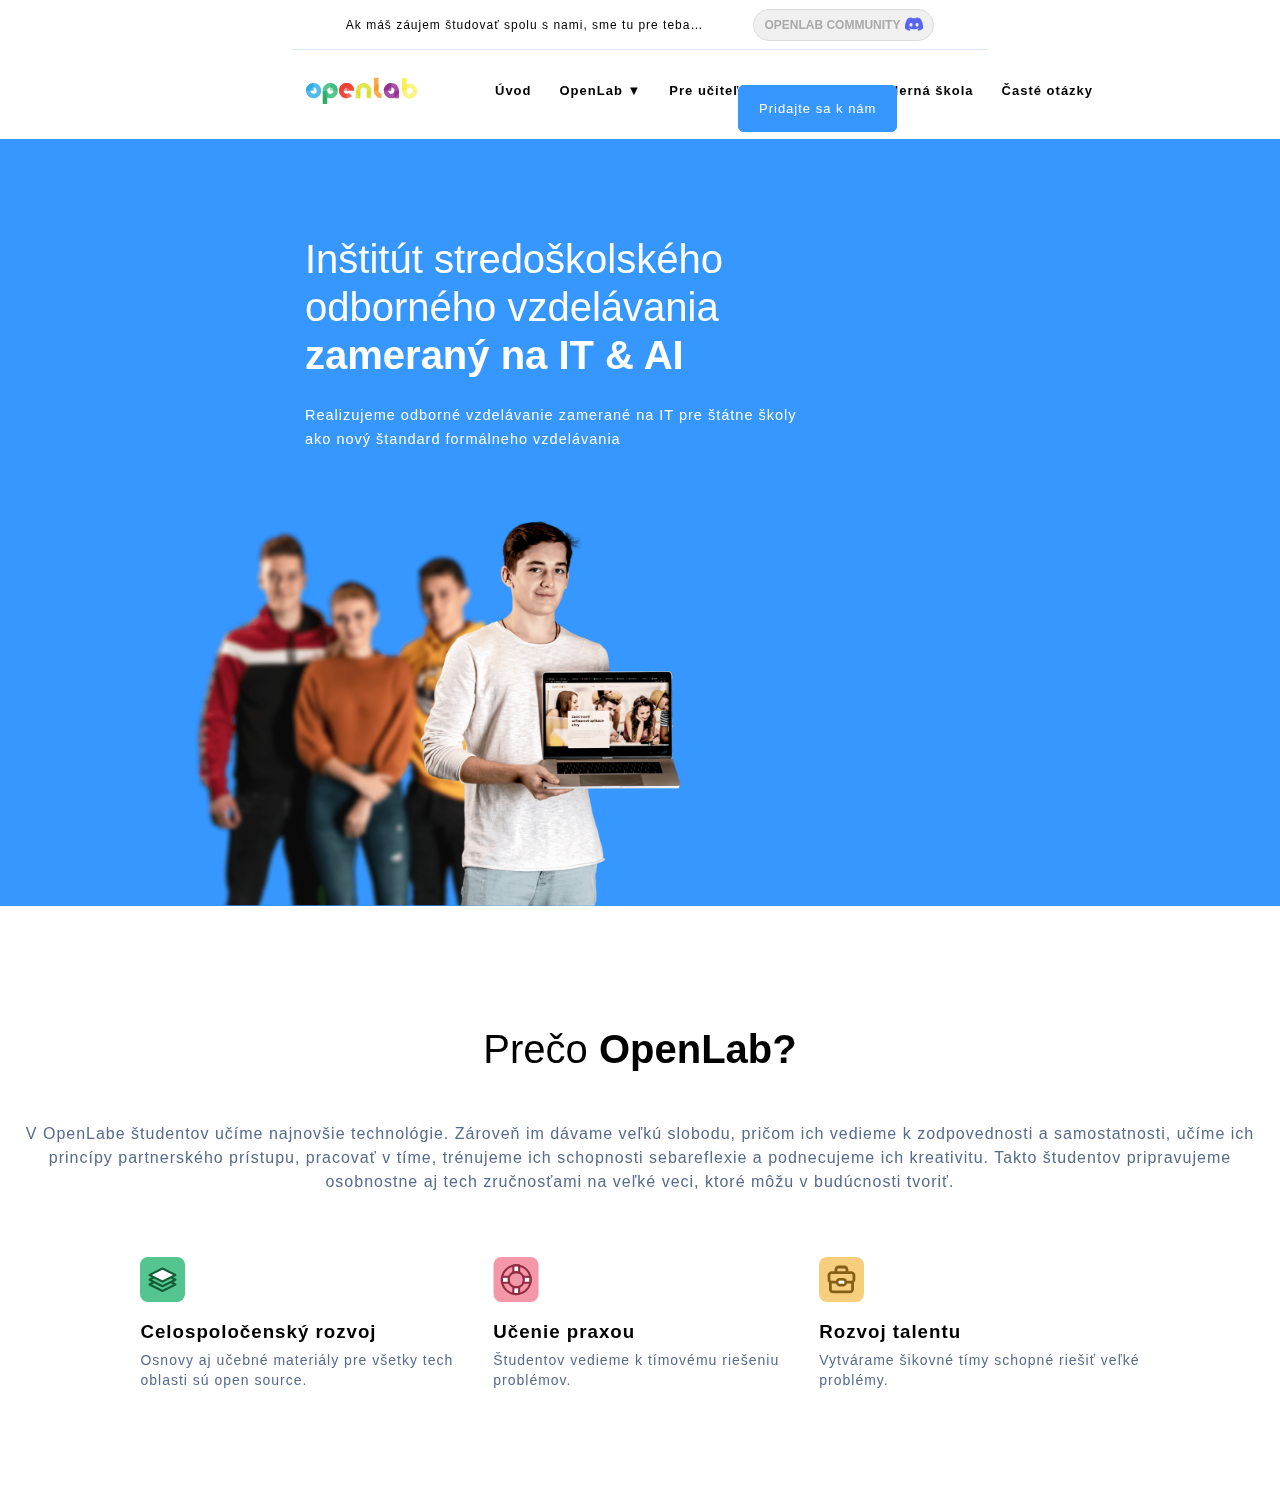
==== openlab_stranka/index.html @ c5ec8736 "Add files via upload" ====
<!DOCTYPE html>
<html lang="en">
<head>

    <meta charset="UTF-8">
    <meta http-equiv="X-UA-Compatible" content="IE=edge">
    <meta name="viewport" content="width=device-width, initial-scale=1.0">
    <link rel="stylesheet" href="./app.css">
    <title>Openlab</title>

</head>

<body>

<header class="dc">
    <p class="dc-p">
        Ak máš záujem študovať spolu s nami, sme tu pre teba…
    </p>
    <div class="btn">
    <p class="btn-p">
        OPENLAB COMMUNITY
    </p>
    <img class="dc-img" height="20" src="./images/discord-image.png" alt="">
    </div>
</header>

<section class="navbar-logo">
<div class="openlab-logo">
<svg width="112" height="27" viewBox="0 0 112 27" fill="none" xmlns="http://www.w3.org/2000/svg">
    <rect opacity="0.8" x="16.7007" y="14.0454" width="4.5548" height="12.9053" fill="#009444"/>
    <g style="mix-blend-mode:multiply" opacity="0.5">
    <path d="M24.292 13.666H31.8833C31.8979 9.48835 28.4993 6.08976 24.292 6.07471V13.666Z" fill="#2BB673"/>
    </g>
    <rect opacity="0.8" x="49.7227" y="13.666" width="4.5548" height="7.59133" fill="#D7DF23"/>
    <rect opacity="0.8" x="60.7305" y="13.666" width="4.5548" height="7.59133" fill="#D7DF23"/>
    <rect opacity="0.8" x="88.439" y="13.666" width="4.5548" height="7.59133" fill="#92278F"/>
    <path opacity="0.8" d="M85.4029 13.6655H77.8116C77.797 9.48786 81.1955 6.08927 85.4029 6.07422V13.6655Z" fill="#92278F"/>
    <path opacity="0.8" fill-rule="evenodd" clip-rule="evenodd" d="M77.8115 13.6656C77.8115 9.47301 81.2102 6.07425 85.4028 6.07422C87.4162 6.07421 89.347 6.87401 90.7707 8.29767C92.1944 9.72132 92.9942 11.6522 92.9942 13.6656C92.9942 17.8581 89.5954 21.2569 85.4028 21.2569C81.2103 21.2569 77.8115 17.8581 77.8115 13.6656ZM85.4028 16.7962C85.6147 16.7963 85.8261 16.775 86.0338 16.7326C87.6072 16.4087 88.6802 14.9468 88.5175 13.3487C88.3548 11.7505 87.0091 10.5348 85.4028 10.5347C83.6737 10.5347 82.272 11.9364 82.272 13.6655C82.272 15.3945 83.6737 16.7962 85.4028 16.7962Z" fill="#92278F"/>
    <path opacity="0.8" d="M57.6944 6.07471C54.1252 6.07284 51.0374 8.54809 50.2777 12.0201C49.5179 15.4921 51.2917 19.0218 54.5382 20.4982V13.5789H54.5694C54.5951 11.8789 55.9867 10.5141 57.6944 10.5141C59.4022 10.5141 60.7938 11.8789 60.8195 13.5789H60.8539V20.4966C64.099 19.0189 65.8711 15.4894 65.1107 12.0183C64.3502 8.54718 61.2629 6.07288 57.6944 6.07471H57.6944Z" fill="#D7DF23"/>
    <rect opacity="0.8" x="96.0303" y="1.14014" width="4.5548" height="12.9053" fill="#F9ED32"/>
    <path opacity="0.6" fill-rule="evenodd" clip-rule="evenodd" d="M96.0303 14.0454C96.0303 9.85283 99.429 6.45409 103.622 6.4541C107.814 6.45412 111.213 9.85288 111.213 14.0454C111.213 18.238 107.814 21.6368 103.622 21.6368C99.429 21.6367 96.0303 18.238 96.0303 14.0454ZM100.91 15.6107C101.469 16.5793 102.503 17.176 103.622 17.176C104.74 17.176 105.774 16.5793 106.333 15.6107C106.892 14.642 106.892 13.4486 106.333 12.4799C105.774 11.5113 104.74 10.9145 103.622 10.9145C102.503 10.9145 101.469 11.5113 100.91 12.4799C100.351 13.4486 100.351 14.642 100.91 15.6107Z" fill="#F9ED32"/>
    <rect opacity="0.8" x="67.9424" y="0.760742" width="4.5548" height="12.9053" fill="#F7941D"/>
    <path opacity="0.8" d="M72.4691 13.7089C72.4691 13.6959 72.4726 13.6839 72.4728 13.6709H72.4001V6.83398C69.1445 8.3014 67.3595 11.8288 68.1143 15.3032C68.8692 18.7777 71.9593 21.2576 75.5337 21.2575V16.7566C74.7209 16.7566 73.9414 16.4355 73.3667 15.864C72.7919 15.2924 72.469 14.5172 72.4691 13.7089Z" fill="#F7941D"/>
    <path opacity="0.8" d="M42.7727 15.9159C41.5424 17.109 39.5821 17.0907 38.3743 15.875C37.1664 14.6593 37.1598 12.6979 38.3595 11.4741C39.5592 10.2503 41.5193 10.2189 42.7575 11.4036L45.913 8.24651C44.4971 6.85306 42.59 6.07296 40.6038 6.07479V6.07471L40.603 6.07475L40.6021 6.07471V6.07479C36.4146 6.07872 33.022 9.47628 33.022 13.666C33.022 17.8558 36.4146 21.2534 40.6021 21.2573V21.2574L40.603 21.2573L40.6038 21.2574V21.2573C42.5968 21.2592 44.5099 20.4739 45.9272 19.0721L42.7727 15.9159Z" fill="#EF4136"/>
    <g style="mix-blend-mode:multiply" opacity="0.6">
    <path d="M40.6133 13.666H33.022C33.0074 9.48835 36.406 6.08976 40.6133 6.07471V13.666Z" fill="#EF4136"/>
    </g>
    <path opacity="0.8" fill-rule="evenodd" clip-rule="evenodd" d="M16.7007 13.6656C16.7007 9.47303 20.0994 6.07425 24.292 6.07422C28.4845 6.0742 31.8833 9.47293 31.8833 13.6655C31.8834 17.8581 28.4846 21.2568 24.2921 21.2569C20.0995 21.2569 16.7007 17.8582 16.7007 13.6656ZM25.8718 16.4356C26.849 15.8695 27.4486 14.8239 27.4437 13.6946L27.4422 13.6801L27.4437 13.6654C27.4361 11.9301 26.0272 10.5273 24.2919 10.5273C22.5566 10.5273 21.1477 11.9301 21.1402 13.6654L21.1416 13.6799L21.1402 13.6946C21.1352 14.8239 21.7349 15.8695 22.7121 16.4356C23.6892 17.0017 24.8946 17.0017 25.8718 16.4356Z" fill="#2BB673"/>
    <g style="mix-blend-mode:multiply" opacity="0.8">
    <path d="M7.59084 13.6655H-0.000441412C-0.0150421 9.48786 3.38353 6.08927 7.59084 6.07422V13.6655Z" fill="#27AAE1"/>
    </g>
    <path opacity="0.8" fill-rule="evenodd" clip-rule="evenodd" d="M-0.000488281 13.6656C-0.000504269 9.47301 3.39822 6.07425 7.59078 6.07422C9.60414 6.07421 11.535 6.87401 12.9587 8.29767C14.3824 9.72132 15.1822 11.6522 15.1822 13.6656C15.1821 17.8581 11.7834 21.2569 7.59084 21.2569C3.39828 21.2569 -0.000472294 17.8581 -0.000488281 13.6656ZM4.659 14.8592C5.15131 16.0401 6.30694 16.8079 7.58641 16.804L7.58644 16.804C9.32971 16.8014 10.7408 15.386 10.7381 13.6428C10.7381 12.3633 9.96687 11.21 8.78442 10.7213C7.60197 10.2325 6.24151 10.5047 5.33815 11.4108C4.4348 12.3169 4.16669 13.6782 4.659 14.8592Z" fill="#27AAE1"/>
    <path opacity="0.8" d="M48.2051 13.666C48.2027 9.4947 44.8137 6.10575 40.6138 6.07471V13.666H48.2051Z" fill="#EF4136"/>
    <path opacity="0.8" d="M40.5572 16.7935C38.843 16.7658 37.4696 15.3652 37.4756 13.6509C37.4816 11.9365 38.8647 10.5456 40.5791 10.5298C42.2934 10.5141 43.7018 11.8795 43.7392 13.5934L48.2046 13.5958C48.1892 11.6085 47.3925 9.70707 45.9866 8.30236L45.9867 8.3023L45.9861 8.30175L45.9855 8.30108L45.9854 8.30113C43.022 5.33475 38.2149 5.33225 35.2485 8.29555C32.282 11.2588 32.2795 16.0658 35.2429 19.0322L35.2428 19.0322L35.2435 19.0329L35.244 19.0335L35.2441 19.0334C36.6521 20.4456 38.5607 21.2448 40.5549 21.2574L40.5572 16.7935Z" fill="#EF4136"/>
</svg>
</div>
<div class="navbar">
    <p class="p1">Úvod</p>
    <p class="p2">OpenLab ▼</p>
    <p class="p3">Pre učiteľov</p>
    <p class="p4">Partneri</p>
    <p class="p5">Moderná škola</p>
    <p class="p6">Časté otázky</p>
    <p class="btn-join">Pridajte sa k nám</p>
</div>
</section>

<div class="welcome-section-blue">
        <div class="main-content">
            <p class="main-content-h1"> 
                Inštitút stredoškolského<br>
                odborného vzdelávania<br>
                <strong>zameraný na IT & AI</strong>
            </p>
            <p class="main-content-p">
                Realizujeme odborné vzdelávanie zamerané na IT pre štátne školy<br>
                ako nový štandard formálneho vzdelávania
            </p>
        </div>
    <img class="openlab-img" height="418" src="./images/openlab-image.png" alt="">
</div>

<div class="why">
    <h1 class="why1">
        Prečo&nbsp;
    </h1>
    <h1 class="why2">
        <strong>OpenLab?</strong>
    </h1>
</div>

<p class="in-openlab">
    V OpenLabe študentov učíme najnovšie technológie. Zároveň im dávame veľkú slobodu, pričom ich vedieme k zodpovednosti a samostatnosti, učíme ich<br>
    princípy partnerského prístupu, pracovať v tíme, trénujeme ich schopnosti sebareflexie a podnecujeme ich kreativitu. Takto študentov pripravujeme<br>
    osobnostne aj tech zručnosťami na veľké veci, ktoré môžu v budúcnosti tvoriť.
</p>

<div class="learn">
    <div class="select">
        <svg class="select-img" width="45" height="45" viewBox="0 0 45 45" fill="none" xmlns="http://www.w3.org/2000/svg">
            <rect width="45" height="45" rx="8" fill="#55C58F"/>
            <path fill-rule="evenodd" clip-rule="evenodd" d="M11.7554 20.3059L9.11152 18.9932H9.11149C8.7378 18.8083 8.50044 18.425 8.50044 18.005C8.50044 17.5863 8.73783 17.203 9.11395 17.0169L22.0167 10.6139C22.3223 10.462 22.6802 10.462 22.9857 10.6139L35.8885 17.0169C36.2622 17.2018 36.4995 17.585 36.4995 18.005C36.4995 18.425 36.2622 18.8071 35.8885 18.9932L33.2446 20.3059L35.9299 21.7826C36.2889 21.981 36.5081 22.3618 36.4995 22.7732C36.491 23.1847 36.2549 23.5557 35.8885 23.7381L33.2556 25.0447L35.9323 26.5288C36.2889 26.7272 36.5081 27.1092 36.4983 27.5194C36.4886 27.9309 36.2537 28.3019 35.8873 28.4831L22.9845 34.8861C22.8323 34.962 22.6656 35 22.5 35C22.3344 35 22.1677 34.962 22.0155 34.8861L9.11273 28.4831C8.74635 28.3007 8.51142 27.9297 8.50168 27.5194C8.49193 27.108 8.70984 26.7272 9.0677 26.5288L11.7444 25.0447L9.11152 23.7381C8.74392 23.5569 8.50901 23.1847 8.50047 22.7732C8.49193 22.3618 8.71106 21.9798 9.07013 21.7826L11.7554 20.3059ZM22.4989 32.6685L33.0343 27.4397L30.8579 26.2336L22.9834 30.1423C22.8312 30.2182 22.6645 30.2562 22.4989 30.2562C22.3333 30.2562 22.1666 30.2182 22.0144 30.1423L14.1399 26.2336L11.9634 27.4397L22.4989 32.6685ZM33.027 22.6997L22.4991 27.9247L11.9711 22.6997L14.156 21.4973L22.0147 25.3972C22.1669 25.4731 22.3336 25.511 22.4992 25.511C22.6647 25.511 22.8315 25.4731 22.9836 25.3972L30.8423 21.4973L33.027 22.6997ZM32.9261 18.0064L22.4991 12.8316L12.0721 18.0051L22.4991 23.1799L32.9261 18.0064Z" fill="#135D39"/>
            <path d="M22.4993 12.8315L32.9263 18.0064L22.4993 23.1799L12.0723 18.0051L22.4993 12.8315Z" fill="white"/>
        </svg>
        <h3 class="select-h3">Celospoločenský rozvoj</h3>
        <p class="select-p">Osnovy aj učebné materiály pre všetky tech<br>oblasti sú open source.</p>
    </div>
    <div class="support">
        <svg class="support-img" width="46" height="45" viewBox="0 0 46 45" fill="none" xmlns="http://www.w3.org/2000/svg">
            <rect x="0.5" width="45" height="45" rx="8" fill="#F497A9"/>
            <path d="M25.9138 28.8176C25.2918 29.0746 24.6451 29.2483 23.9793 29.3372C24.0722 29.3235 24.1597 29.3125 24.2527 29.2989C23.5691 29.3836 22.8787 29.3836 22.1992 29.292C22.2921 29.3057 22.3796 29.3166 22.4726 29.3303C21.8164 29.2374 21.1806 29.0637 20.5695 28.8081L20.8156 28.9106C20.3713 28.7219 19.9474 28.4977 19.5468 28.2311C19.4484 28.1655 19.3486 28.0971 19.2529 28.026C19.1873 27.9782 19.0041 27.81 19.2556 28.0329C19.2173 27.9987 19.1777 27.9672 19.1353 27.9372C18.9439 27.7799 18.7593 27.6159 18.5843 27.4422C18.4162 27.2741 18.2535 27.0977 18.1031 26.9159C18.0648 26.8721 18.0279 26.8229 17.991 26.7764C17.8707 26.6287 18.1523 26.9883 18.0115 26.801C17.9404 26.7053 17.872 26.6069 17.8037 26.5071C17.5302 26.0996 17.2978 25.6704 17.1037 25.2178C17.1379 25.2998 17.172 25.3819 17.2062 25.4639C16.9396 24.8282 16.7578 24.1651 16.6662 23.4842C16.6798 23.5772 16.6908 23.6647 16.7045 23.7577C16.6197 23.0741 16.6197 22.3836 16.7113 21.7041C16.6976 21.7971 16.6867 21.8846 16.673 21.9776C16.766 21.3213 16.9396 20.6815 17.1953 20.0745C17.1611 20.1565 17.1269 20.2385 17.0927 20.3205C17.2814 19.8762 17.5097 19.4483 17.7763 19.0463C17.8419 18.9479 17.913 18.8481 17.9814 18.7524C18.1386 18.5364 17.8652 18.8918 17.9787 18.7551C18.0087 18.7141 18.0443 18.6772 18.0744 18.6348C18.2316 18.4434 18.3998 18.2588 18.5734 18.0838C18.7443 17.9129 18.9179 17.753 19.1039 17.6026C19.1517 17.5643 19.1968 17.5274 19.2433 17.4905C19.391 17.3702 19.0314 17.6518 19.2187 17.511C19.3144 17.4399 19.4128 17.3715 19.5126 17.3032C19.9228 17.0297 20.3576 16.7973 20.8087 16.6059C20.7267 16.6401 20.6447 16.6743 20.5626 16.7085C21.1738 16.4555 21.8095 16.2819 22.4658 16.1862C22.3728 16.1999 22.2853 16.2108 22.1923 16.2245C22.8759 16.1315 23.5623 16.1315 24.2458 16.2176C24.1529 16.204 24.0654 16.193 23.9724 16.1793C24.656 16.2723 25.3191 16.4528 25.9548 16.7194C25.8728 16.6852 25.7908 16.651 25.7088 16.6169C26.1531 16.8083 26.5838 17.0379 26.983 17.3114C27.0814 17.3798 27.1812 17.4481 27.2769 17.5192C27.4929 17.6805 27.1375 17.403 27.2742 17.5165C27.3152 17.5507 27.3521 17.5821 27.3945 17.6149C27.5791 17.768 27.7568 17.9294 27.9277 18.1003C28.0986 18.2712 28.2585 18.4489 28.413 18.6334C28.4472 18.6745 28.4786 18.7114 28.5087 18.7538C28.6181 18.8905 28.3447 18.535 28.506 18.751C28.5771 18.8467 28.6454 18.9452 28.7138 19.0477C28.9845 19.451 29.2128 19.8817 29.4015 20.326C29.3673 20.244 29.3331 20.1619 29.2989 20.0799C29.5519 20.6911 29.7296 21.3309 29.8212 21.983C29.8075 21.8901 29.7966 21.8026 29.7829 21.7096C29.8759 22.3932 29.8759 23.0795 29.7898 23.7631C29.8034 23.6702 29.8144 23.5827 29.828 23.4897C29.7351 24.1733 29.5546 24.8364 29.288 25.4694C29.3222 25.3873 29.3564 25.3053 29.3905 25.2233C29.1991 25.6676 28.9695 26.0955 28.7029 26.4947C28.6345 26.5932 28.5661 26.693 28.495 26.7887C28.3337 27.0047 28.6113 26.6492 28.4978 26.786C28.4677 26.827 28.4322 26.8639 28.4021 26.9063C28.249 27.0908 28.0876 27.2686 27.9208 27.4367C27.7499 27.6076 27.5763 27.7676 27.3904 27.918C27.3493 27.9522 27.3124 27.9836 27.2701 28.0137C27.1333 28.1231 27.4888 27.8496 27.2728 28.011C27.1771 28.082 27.0786 28.1504 26.9788 28.2188C26.5796 28.4895 26.1517 28.7178 25.7074 28.9092L25.9535 28.8067C25.9466 28.8039 25.9302 28.8094 25.9138 28.8176C25.654 28.927 25.449 29.0364 25.3027 29.2893C25.1728 29.508 25.1181 29.8334 25.2001 30.0795C25.2781 30.3284 25.4326 30.569 25.6718 30.6907C25.8974 30.811 26.216 30.8985 26.4621 30.7932C27.2892 30.4446 28.0275 30.0166 28.7316 29.4561C29.3632 28.953 29.9005 28.3487 30.3695 27.6897C31.4113 26.2241 31.9527 24.3879 31.9172 22.593C31.883 20.8293 31.3088 19.052 30.2423 17.637C29.7023 16.9233 29.1007 16.3177 28.3857 15.7776C27.7226 15.2745 26.9843 14.8999 26.2091 14.6059C22.8431 13.3413 18.8098 14.4446 16.5596 17.2514C15.9991 17.9514 15.5588 18.6897 15.217 19.5182C14.8589 20.3864 14.6633 21.312 14.6018 22.2499C14.4856 24.0518 14.9737 25.9168 15.9594 27.4316C16.8344 28.7742 18.0786 29.9062 19.5413 30.5789C21.3324 31.402 23.3283 31.6316 25.2533 31.1832C25.6662 31.0875 26.0709 30.9576 26.4592 30.7936C26.7162 30.6869 26.924 30.5721 27.0703 30.3219C27.2002 30.1031 27.2549 29.7777 27.1729 29.5316C27.0949 29.2828 26.9404 29.0422 26.7012 28.9205C26.4769 28.8002 26.1625 28.7141 25.9137 28.818L25.9138 28.8176Z" fill="#912D40"/>
            <rect x="9.5" y="20.5" width="5.5" height="4.5" fill="white"/>
            <rect x="31" y="20.5" width="5.5" height="4.5" fill="white"/>
            <rect x="25.25" y="9.25" width="5.5" height="4.5" transform="rotate(90 25.25 9.25)" fill="white"/>
            <rect x="25.25" y="30.75" width="5.5" height="4.5" transform="rotate(90 25.25 30.75)" fill="white"/>
            <path d="M38.3548 19.567C37.7588 16.6959 36.3068 14.0164 34.256 11.9286C32.2079 9.84365 29.5502 8.3439 26.6981 7.7041C23.2254 6.92479 19.5749 7.35821 16.3839 8.92774C13.7754 10.2102 11.5578 12.2746 10.0472 14.7521C8.30401 17.6163 7.52883 21.0713 7.90753 24.4044C8.0962 26.0614 8.52686 27.6378 9.20911 29.1595C9.80383 30.4884 10.6105 31.7134 11.5538 32.8236C13.4433 35.0426 15.9971 36.6901 18.7862 37.5336C22.0948 38.5385 25.789 38.3922 28.9922 37.0756C30.4168 36.4904 31.7129 35.7289 32.9189 34.7719C34.0564 33.8695 35.0408 32.7922 35.883 31.6068C37.756 28.9723 38.7376 25.7142 38.6748 22.4876C38.6652 21.5059 38.549 20.5243 38.3549 19.5672C38.2482 19.0409 37.5961 18.6895 37.0943 18.8495C36.5365 19.0299 36.263 19.5467 36.3765 20.11C36.4421 20.4245 36.4927 20.7417 36.5378 21.0602C36.5242 20.9672 36.5132 20.8797 36.4996 20.7868C36.6705 22.0719 36.6732 23.3735 36.5064 24.6585C36.5201 24.5655 36.531 24.478 36.5447 24.385C36.3738 25.6456 36.0415 26.8801 35.5493 28.0558C35.5835 27.9738 35.6177 27.8918 35.6519 27.8097C35.3675 28.4797 35.0367 29.1291 34.6566 29.7512C34.4679 30.0547 34.271 30.3527 34.0618 30.6426C34.0099 30.7137 33.9593 30.782 33.9087 30.8545C33.8841 30.8846 33.8609 30.9201 33.8376 30.9502C33.7255 31.1006 33.9989 30.7451 33.8814 30.8928C33.7611 31.0432 33.6462 31.1895 33.5232 31.333C33.0611 31.8771 32.5634 32.3857 32.0261 32.8574C31.8962 32.9736 31.7636 33.0871 31.6269 33.1965C31.5654 33.2484 31.5039 33.2949 31.4423 33.3469C31.3849 33.3906 31.2304 33.5 31.4998 33.3031C31.4615 33.3305 31.4246 33.3605 31.3877 33.3879C31.0978 33.6066 30.797 33.8145 30.4881 34.0141C29.8004 34.4516 29.0771 34.8316 28.3252 35.1488C28.4072 35.1147 28.4892 35.0805 28.5712 35.0463C27.3955 35.5385 26.1623 35.8735 24.9004 36.0416C24.9934 36.028 25.0809 36.017 25.1739 36.0034C23.8887 36.1715 22.5872 36.1674 21.3022 35.9965C21.3952 36.0102 21.4827 36.0211 21.5756 36.0348C20.3247 35.8612 19.101 35.529 17.9363 35.0367C18.0184 35.0709 18.1004 35.1051 18.1824 35.1393C17.5125 34.8549 16.8672 34.5241 16.2479 34.1412C15.9443 33.9526 15.6463 33.7557 15.3564 33.5465C15.2854 33.4946 15.217 33.444 15.1445 33.3934C15.1145 33.3688 15.083 33.3455 15.0488 33.3223C14.8984 33.2102 15.2539 33.4836 15.1062 33.366C14.9559 33.2457 14.8096 33.1309 14.666 33.0079C14.1219 32.5457 13.616 32.0481 13.1457 31.5108C13.0295 31.3809 12.9201 31.2483 12.8066 31.1116C12.7547 31.0501 12.7082 30.9885 12.659 30.927C12.6152 30.8696 12.5058 30.7151 12.7027 30.9844C12.6754 30.9462 12.6453 30.9092 12.618 30.8723C12.3992 30.5825 12.1914 30.2817 11.9959 29.9727C11.5584 29.285 11.1783 28.5618 10.8639 27.8126C10.898 27.8946 10.9322 27.9766 10.9664 28.0587C10.4742 26.887 10.1433 25.6524 9.97106 24.3917C9.98474 24.4847 9.99567 24.5722 10.0093 24.6651C9.84118 23.38 9.84529 22.0784 10.0162 20.7934C10.0025 20.8864 9.99157 20.9739 9.9779 21.0669C10.1515 19.8118 10.4865 18.5895 10.976 17.4192C10.9418 17.5012 10.9076 17.5832 10.8734 17.6653C11.1537 17.0022 11.4846 16.3596 11.8605 15.7485C12.0519 15.4367 12.2543 15.1332 12.4689 14.8352C12.5168 14.7695 12.5619 14.7053 12.6084 14.6438C12.6357 14.6055 12.6658 14.5686 12.6932 14.5317C12.8053 14.3813 12.5318 14.7367 12.6494 14.5891C12.7588 14.4524 12.8682 14.3156 12.9803 14.1816C13.4424 13.6375 13.94 13.1262 14.4773 12.6572C14.6072 12.541 14.7398 12.4275 14.8765 12.3181C14.938 12.2662 14.9996 12.2197 15.0611 12.1678C15.1185 12.124 15.2689 12.0105 15.0037 12.2115C15.0556 12.1732 15.1062 12.1336 15.1541 12.0953C15.4343 11.8875 15.7214 11.6851 16.0154 11.4965C16.7031 11.0563 17.4263 10.6762 18.1755 10.359C18.0935 10.3932 18.0115 10.4273 17.9295 10.4615C19.0943 9.96935 20.322 9.63846 21.573 9.46346C21.48 9.47713 21.3925 9.48807 21.2995 9.50174C22.5847 9.33085 23.8862 9.32811 25.1712 9.49491C25.0782 9.48124 24.9907 9.4703 24.8978 9.45663C26.1583 9.62752 27.3929 9.95975 28.5647 10.452C28.4827 10.4178 28.4007 10.3836 28.3186 10.3494C28.9886 10.6338 29.638 10.9646 30.2573 11.3447C30.5608 11.5334 30.8589 11.7276 31.1487 11.9395C31.2198 11.9914 31.2882 12.042 31.3607 12.0926C31.3907 12.1172 31.4222 12.1404 31.4564 12.1637C31.6067 12.2758 31.2513 12.0024 31.3989 12.1199C31.5493 12.2361 31.6956 12.3551 31.8392 12.4781C32.3833 12.9402 32.8919 13.4379 33.3595 13.9711C33.4757 14.101 33.5892 14.2336 33.6986 14.3703C33.7505 14.4318 33.797 14.4933 33.8462 14.5549C33.89 14.6123 34.0034 14.7627 33.8025 14.4974C33.8298 14.5357 33.8599 14.5726 33.8872 14.6095C34.106 14.8994 34.3138 15.2002 34.5134 15.5092C34.9509 16.1968 35.331 16.9173 35.6482 17.6666C35.614 17.5846 35.5798 17.5025 35.5456 17.4205C35.9121 18.2887 36.191 19.1869 36.3796 20.1111C36.489 20.6375 37.1384 20.9889 37.6402 20.8289C38.1939 20.6471 38.4701 20.1316 38.3552 19.567L38.3548 19.567Z" fill="#912D40"/>
            <path d="M25.1617 8.64058V11.0263V14.827V15.6951C25.5965 15.367 26.0258 15.0362 26.4605 14.708C24.4535 13.8809 22.0785 13.8768 20.0688 14.6971C20.5036 15.0252 20.9329 15.3561 21.3676 15.6842V13.3026V9.50437V8.63619C21.1188 8.96432 20.8645 9.29517 20.6157 9.6233C20.9301 9.55767 21.2473 9.50709 21.5659 9.46197C21.4729 9.47564 21.3854 9.48658 21.2924 9.50025C22.5776 9.32935 23.8791 9.32662 25.1641 9.49341C25.0712 9.47974 24.9837 9.46881 24.8907 9.45513C25.2325 9.50298 25.5743 9.55767 25.9134 9.62876C26.4356 9.7354 27.0454 9.47837 27.1739 8.91098C27.2901 8.3983 27.0208 7.76529 26.4561 7.65042C24.3397 7.21565 22.1837 7.21565 20.0644 7.64359C19.6269 7.73246 19.3125 8.20415 19.3125 8.63069V11.0123V14.8105V15.6787C19.3125 16.0041 19.4629 16.2871 19.7158 16.4854C19.9482 16.6658 20.3174 16.7889 20.6113 16.6699C21.2101 16.4266 21.8281 16.2598 22.468 16.1668C22.375 16.1805 22.2875 16.1914 22.1945 16.2051C22.8781 16.1121 23.5645 16.1121 24.248 16.1982C24.1551 16.1846 24.0676 16.1736 23.9746 16.16C24.6418 16.2488 25.2871 16.4225 25.9092 16.6795C26.2031 16.7998 26.5681 16.6768 26.8047 16.4949C27.0576 16.3008 27.208 16.0164 27.208 15.6883V13.3026V9.5019V8.63373C27.208 8.09781 26.7363 7.58373 26.1826 7.60833C25.6289 7.63978 25.1613 8.06634 25.1613 8.64055L25.1617 8.64058Z" fill="#912D40"/>
            <path d="M25.1612 29.8045V32.1903V35.9909V36.8591C25.4101 36.531 25.6644 36.2001 25.9132 35.872C25.5741 35.9404 25.2337 35.9978 24.8905 36.0456C24.9835 36.032 25.071 36.021 25.164 36.0074C23.8788 36.1755 22.5772 36.1714 21.2923 36.0005C21.3852 36.0142 21.4727 36.0251 21.5657 36.0388C21.2471 35.9951 20.93 35.9404 20.6155 35.8775C20.8643 36.2056 21.1186 36.5365 21.3675 36.8646V34.4829V30.6847V29.8166C20.9327 30.1447 20.5034 30.4755 20.0686 30.8037C22.0784 31.624 24.4545 31.6212 26.4603 30.7927C26.7174 30.6861 26.9252 30.5712 27.0715 30.321C27.2014 30.1023 27.256 29.7769 27.174 29.5308C27.0961 29.282 26.9416 29.0414 26.7023 28.9197C26.4767 28.7994 26.1623 28.7146 25.9121 28.8171C25.29 29.0742 24.6433 29.2478 23.9775 29.3367C24.0705 29.323 24.158 29.3121 24.251 29.2984C23.5674 29.3832 22.8769 29.3832 22.1975 29.2916C22.2904 29.3052 22.3779 29.3162 22.4709 29.3298C21.8311 29.241 21.2131 29.0701 20.6142 28.8267C20.3203 28.7064 19.9553 28.8294 19.7187 29.0113C19.4658 29.2054 19.3154 29.4898 19.3154 29.8179V32.1996V35.9978V36.8659C19.3154 37.2898 19.6299 37.7655 20.0674 37.853C22.1838 38.2796 24.344 38.2796 26.4591 37.8462C26.8966 37.7573 27.211 37.2857 27.211 36.8591V34.4734V30.6727V29.8045C27.211 29.2686 26.7393 28.7545 26.1856 28.7791C25.6292 28.8038 25.1616 29.2303 25.1616 29.8045L25.1612 29.8045Z" fill="#912D40"/>
            <path d="M13.81 24.6572H10.0118H9.1436C9.47173 24.906 9.80258 25.1603 10.1307 25.4091C10.0624 25.07 10.0049 24.7296 9.95708 24.3864C9.97075 24.4794 9.98169 24.5669 9.99536 24.6599C9.8272 23.3747 9.8313 22.0732 10.0022 20.7882C9.98853 20.8811 9.97759 20.9686 9.96391 21.0616C10.0077 20.743 10.0624 20.4259 10.1252 20.1114C9.79712 20.3602 9.46626 20.6145 9.13814 20.8634H11.5198H15.318H16.1862C15.858 20.4286 15.5272 19.9993 15.1991 19.5645C14.3787 21.5743 14.3815 23.9465 15.21 25.9562C15.3166 26.2133 15.4315 26.4211 15.6817 26.5674C15.9004 26.6973 16.2258 26.7519 16.4719 26.6699C16.7207 26.592 16.9614 26.4375 17.0831 26.1982C17.2034 25.9726 17.2881 25.6582 17.1856 25.408C16.9286 24.7887 16.759 24.1392 16.666 23.4775C16.6797 23.5705 16.6907 23.658 16.7043 23.751C16.6196 23.0674 16.6196 22.3769 16.7112 21.6975C16.6975 21.7904 16.6866 21.8779 16.6729 21.9709C16.7659 21.3311 16.9327 20.7103 17.176 20.1142C17.2963 19.8203 17.1733 19.4553 16.9914 19.2187C16.7973 18.9658 16.5129 18.8154 16.1848 18.8154H13.8032H10.005H9.13678C8.71296 18.8154 8.23717 19.1299 8.14967 19.5674C7.72309 21.6838 7.72309 23.844 8.15241 25.9591C8.24127 26.3966 8.71297 26.711 9.13951 26.711H11.5253H15.3235H16.1916C16.7275 26.711 17.2416 26.2393 17.217 25.6856C17.1938 25.1292 16.77 24.6575 16.1957 24.6575L13.81 24.6572Z" fill="#912D40"/>
            <path d="M36.6324 22.7499C36.6324 23.3898 36.5887 24.0282 36.5066 24.6613C36.5203 24.5683 36.5312 24.4808 36.5449 24.3878C36.4971 24.7296 36.4424 25.0714 36.3713 25.4105C36.6994 25.1617 37.0303 24.9074 37.3584 24.6585H34.9727H31.1745H30.3063C30.6344 25.0933 30.9653 25.5226 31.2934 25.9574C32.1205 23.9503 32.1246 21.5754 31.3043 19.5657C30.9762 20.0004 30.6453 20.4297 30.3172 20.8645H32.6989H36.4971H37.3652C37.0371 20.6156 36.7063 20.3613 36.3781 20.1125C36.4438 20.427 36.4943 20.7442 36.5395 21.0627C36.5258 20.9697 36.5149 20.8822 36.5012 20.7893C36.5873 21.4401 36.6324 22.0936 36.6324 22.7498C36.6324 23.2858 37.1041 23.7998 37.6578 23.7752C38.2115 23.7506 38.6832 23.324 38.6832 22.7498C38.6805 21.6834 38.5629 20.6143 38.3524 19.567C38.2635 19.1295 37.7918 18.8151 37.3653 18.8151H34.9836H31.1854H30.3172C29.9918 18.8151 29.7088 18.9655 29.5106 19.2184C29.3301 19.4508 29.2071 19.8199 29.326 20.1139C29.5694 20.7127 29.7362 21.3348 29.8291 21.9705C29.8155 21.8776 29.8045 21.7901 29.7909 21.6971C29.8838 22.3807 29.8838 23.067 29.7977 23.7506C29.8114 23.6576 29.8223 23.5701 29.836 23.4772C29.7471 24.1402 29.5735 24.7897 29.3164 25.4076C29.1961 25.7016 29.3192 26.0666 29.501 26.3031C29.6952 26.5561 29.9795 26.7064 30.3077 26.7064H32.6934H36.4916H37.3598C37.7836 26.7064 38.2594 26.3879 38.3469 25.9545C38.5629 24.9018 38.6818 23.8244 38.6818 22.7484C38.6818 22.2125 38.2101 21.6984 37.6564 21.723C37.1027 21.749 36.6351 22.1756 36.6324 22.7498L36.6324 22.7499Z" fill="#912D40"/>
        </svg>
        <h3 class="support-h3">Učenie praxou</h3>
        <p class="support-p">Študentov vedieme k tímovému riešeniu<br>problémov.</p>
    </div>
    <div class="intership">
        <svg class="intership-img" width="45" height="45" viewBox="0 0 45 45" fill="none" xmlns="http://www.w3.org/2000/svg">
            <rect width="45" height="45" rx="8" fill="#F6CE7E"/>
            <path fill-rule="evenodd" clip-rule="evenodd" d="M15.5384 12.7666V14.1525H12.7666C10.4716 14.1525 8.61035 16.0137 8.61035 18.3087V22.465C8.61035 23.6962 9.14548 24.8015 9.99621 25.5627V32.1635C9.99621 34.4585 11.8574 36.3197 14.1525 36.3197H30.7775C33.0725 36.3197 34.9337 34.4585 34.9337 32.1635V25.5627C35.7844 24.8015 36.3196 23.6962 36.3196 22.465V18.3087C36.3196 16.0137 34.4583 14.1525 32.1633 14.1525H29.3916V12.7666C29.3916 10.4716 27.5317 8.61035 25.2354 8.61035H19.6946C17.3983 8.61035 15.5384 10.4716 15.5384 12.7666ZM27.9369 23.8508H32.1634C32.9284 23.8508 33.5479 23.23 33.5479 22.465V18.3087C33.5479 17.5437 32.9284 16.9229 32.1634 16.9229H12.7666C12.0016 16.9229 11.3821 17.5437 11.3821 18.3087V22.465C11.3821 23.23 12.0016 23.8508 12.7666 23.8508H16.993C17.3139 22.2689 18.7114 21.0791 20.3869 21.0791H24.5431C26.2186 21.0791 27.6162 22.2689 27.9369 23.8508ZM16.993 26.6212H12.7666V32.1633C12.7666 32.9283 13.3875 33.5479 14.1525 33.5479H30.7775C31.5425 33.5479 32.1634 32.9283 32.1634 32.1633V26.6212H27.9369C27.6161 28.2019 26.2186 29.3916 24.5431 29.3916H20.3869C18.7114 29.3916 17.3138 28.2019 16.993 26.6212ZM26.6212 14.1525V12.7666C26.6212 12.0016 26.0004 11.382 25.2354 11.382H19.6946C18.9296 11.382 18.3087 12.0016 18.3087 12.7666V14.1525H26.6212ZM19.6946 24.5431C19.6946 24.1599 20.0037 23.8508 20.3869 23.8508H24.5431C24.9263 23.8508 25.2354 24.1599 25.2354 24.5431V25.9289C25.2354 26.3108 24.9263 26.6212 24.5431 26.6212H20.3869C20.0037 26.6212 19.6946 26.3108 19.6946 25.9289V24.5431Z" fill="#845F15"/>
            <path fill-rule="evenodd" clip-rule="evenodd" d="M20.3866 23.8508C20.0035 23.8508 19.6943 24.16 19.6943 24.5431V25.929C19.6943 26.3108 20.0035 26.6212 20.3866 26.6212H24.5429C24.926 26.6212 25.2351 26.3108 25.2351 25.929V24.5431C25.2351 24.16 24.926 23.8508 24.5429 23.8508H20.3866Z" fill="white"/>
        </svg>
        <h3 class="intership-h3">Rozvoj talentu</h3>
        <p class="intership-p">Vytvárame šikovné tímy schopné riešiť veľké<br>problémy.</p>
    </div>
</div>

</body>

</html>
---- openlab_stranka/app.css ----
body {
    margin: 0;
    margin-top: 8px;
}

.dc {
    font-family: sans-serif;
    display: flex;
    justify-content: center;
    font-size: 12px;
    border-bottom: 1px solid #d7eaff;
    margin-left: 292px;
    margin-right: 292px;
    margin-top: -5px;
    
}

.dc-p {
    padding-right: 50px;
    margin-top: 15px;
    letter-spacing: 1px;
}

.btn-p {
    padding-right: 5px;
    font-size: 12px;
    color: rgb(170, 170, 170);
    font-weight: bold;
    margin: 0;
}

.btn {
    border: 1px solid rgb(219, 219, 219);
    display: flex;
    justify-content: center;
    align-items: center;
    border-radius: 50px;
    padding-left: 10px;
    padding-right: 10px;
    background: rgb(240, 240, 240);
    margin-bottom: 8px;
    margin-top: 6px;
    padding-bottom: 5px;
    padding-top: 5px;
}

.openlab-logo {
    margin-left: 306px;
    margin-top: -4px;
}

.navbar-logo {
    display: flex;
    margin-top: 31px;
}

.p1, .p2, .p3, .p4, .p5, .p6, .btn-join {
    display: inline;
    padding-right: 24px;
    font-family: sans-serif;
    margin-top: 50px;
    font-size: 13px;
    font-weight: bold;
    letter-spacing: 1px;
}

.p1 {
    padding-left: 77px;
}

.btn-join {
    margin-left: 320px;
    border: 1px solid #3597ff;
    background: #3597ff;
    color: #fff;
    padding: 15px;
    border-radius: 6px;
    font-weight: normal;
    padding-left: 20px;
    padding-right: 20px;
}

.welcome-section-blue {
    background-color: #3597ff;
    display: flex;
    flex-wrap: wrap;
    margin-top: 22px;
}

.main-content-h1 {
    font-size: 40px;
    font-family: sans-serif;
    color: #fff;
    line-height: 48px;
}

.main-content-p {
    font-family: sans-serif;
    color: #fff;
    line-height: 24px;
    margin-top: -16px;
    font-size: 14.5px;
    letter-spacing: 1px;
}

.main-content {
    margin-left: 305px;
    padding-top: 56px;
}

.openlab-img {
    padding-left: 155.5px;
    padding-top: 22px;
}

.why {
    display: flex;
    justify-content: center;
    margin-top: 95px;
    font-size: 20px;
    font-family: sans-serif;
}

.why1 {
    font-weight: lighter;
}

.in-openlab {
    font-family: sans-serif;
    color: #566b8d;
    display: flex;
    justify-content: center;
    text-align: center;
    margin-top: 23px;
    letter-spacing: 1px;
    line-height: 24px;
}

.learn {
    font-family: sans-serif;
    display: flex;
    justify-content: center;
    letter-spacing: 1px;
    margin-top: 63px;
    margin-bottom: 100px;
}

.select-p, .support-p, .intership-p {
    color: #566b8d;
    font-size: 14px;
    line-height: 20px;
}

.select, .support {
    margin-right: 40px;
}

.select, .support, .intership {
    line-height: 10px;
}

.select-img, .support-img, .intership-img {
    padding-bottom: 6px;
}

.select-h3, .support-h3, .intership-h3 {
    margin-bottom: -1px;
}
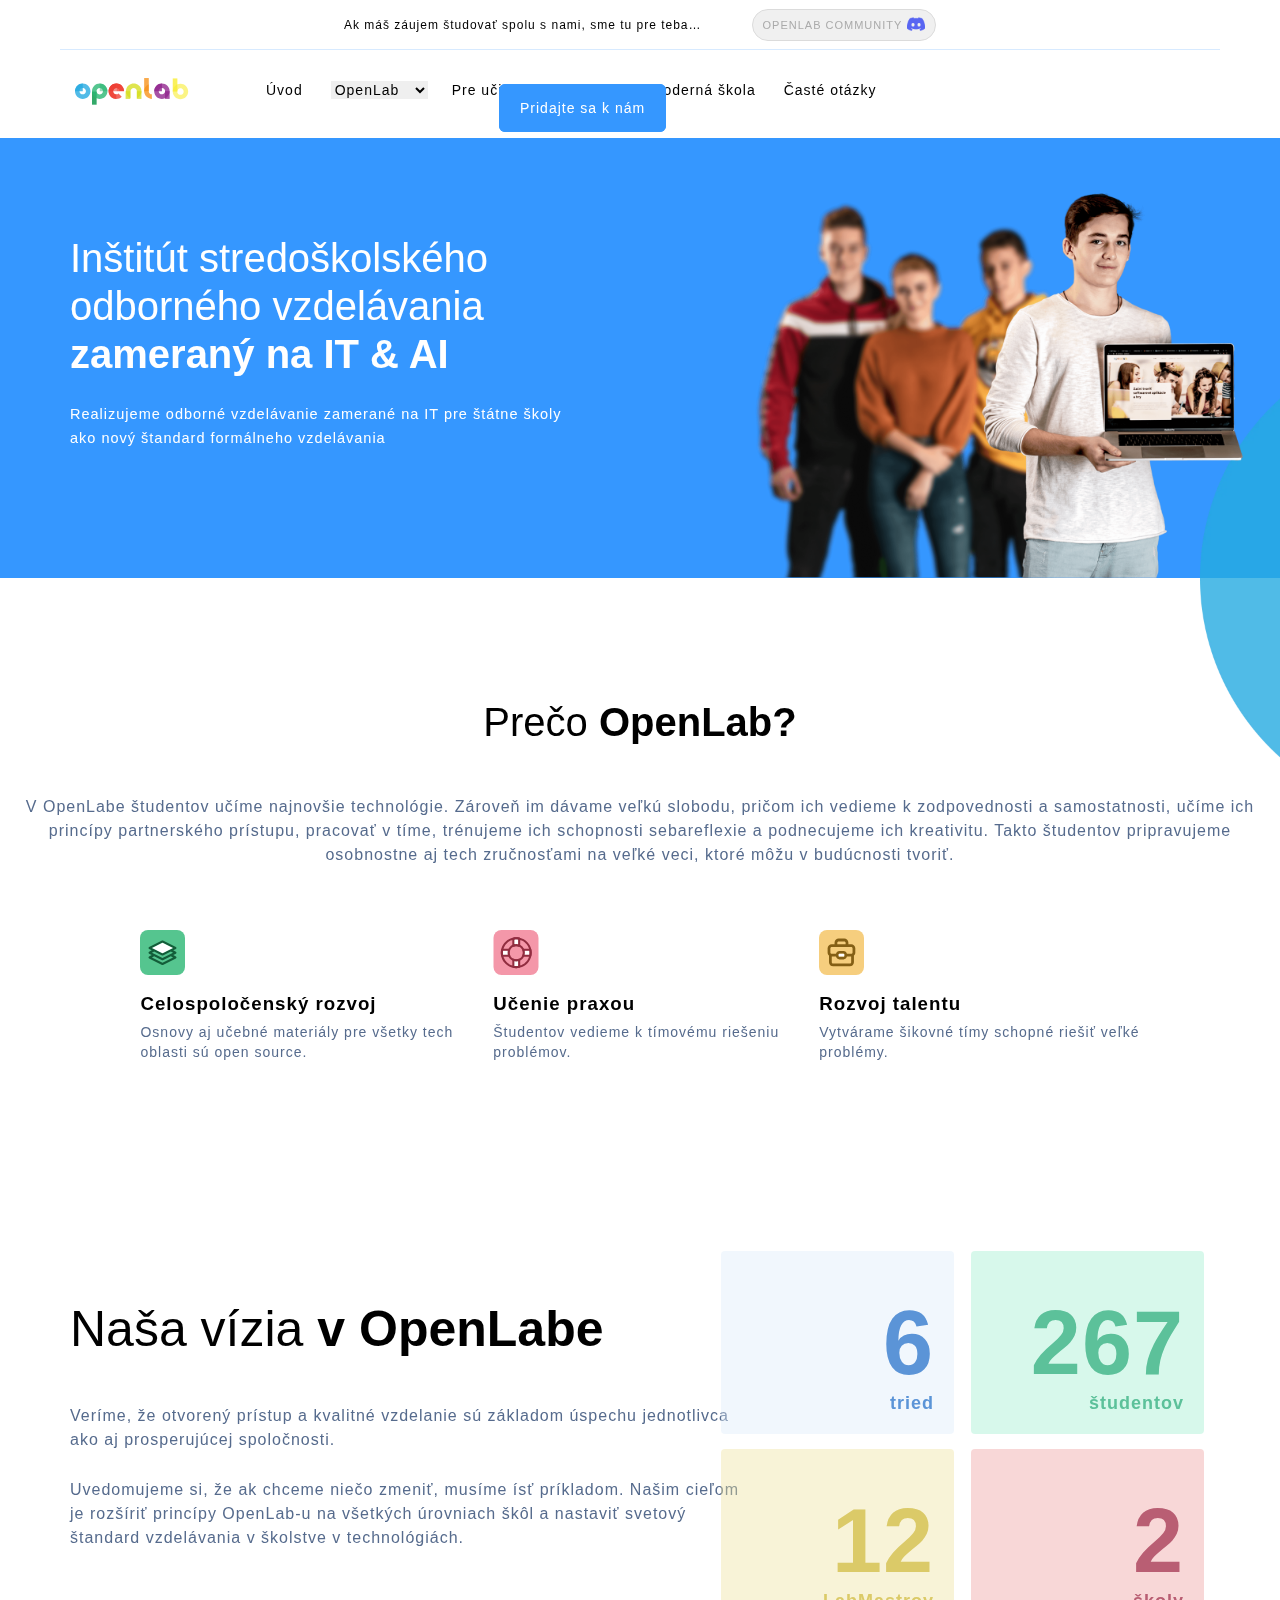
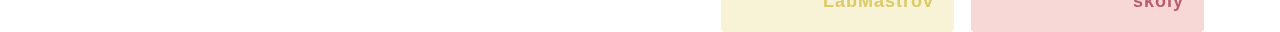
==== commit dc3cb87a: "Add files via upload" ====
--- a/openlab_stranka/index.html
+++ b/openlab_stranka/index.html
@@ -5,7 +5,7 @@
     <meta charset="UTF-8">
     <meta http-equiv="X-UA-Compatible" content="IE=edge">
     <meta name="viewport" content="width=device-width, initial-scale=1.0">
-    <link rel="stylesheet" href="./app.css">
+    <link rel="stylesheet" href="./assets/styles/app.css">
     <title>Openlab</title>
 
 </head>
@@ -20,13 +20,13 @@
     <p class="btn-p">
         OPENLAB COMMUNITY
     </p>
-    <img class="dc-img" height="20" src="./images/discord-image.png" alt="">
+    <img class="dc-img" height="20" src="./assets/images/discord-image.png" alt="">
     </div>
 </header>
 
 <section class="navbar-logo">
 <div class="openlab-logo">
-<svg width="112" height="27" viewBox="0 0 112 27" fill="none" xmlns="http://www.w3.org/2000/svg">
+<svg width="114" height="28" viewBox="0 0 112 27" fill="none" xmlns="http://www.w3.org/2000/svg">
     <rect opacity="0.8" x="16.7007" y="14.0454" width="4.5548" height="12.9053" fill="#009444"/>
     <g style="mix-blend-mode:multiply" opacity="0.5">
     <path d="M24.292 13.666H31.8833C31.8979 9.48835 28.4993 6.08976 24.292 6.07471V13.666Z" fill="#2BB673"/>
@@ -56,11 +56,16 @@
 </div>
 <div class="navbar">
     <p class="p1">Úvod</p>
-    <p class="p2">OpenLab ▼</p>
-    <p class="p3">Pre učiteľov</p>
-    <p class="p4">Partneri</p>
-    <p class="p5">Moderná škola</p>
-    <p class="p6">Časté otázky</p>
+    <select name="labs" id="labs">
+        <option value="openlab">OpenLab</option>
+        <option value="hybridlab">HybridLab</option>
+        <option value="gameslab">GamesLab</option>
+        <option value="appslab">AppsLab</option>
+    </select>
+    <p class="p2">Pre učiteľov</p>
+    <p class="p3">Partneri</p>
+    <p class="p4">Moderná škola</p>
+    <p class="p5">Časté otázky</p>
     <p class="btn-join">Pridajte sa k nám</p>
 </div>
 </section>
@@ -77,7 +82,11 @@
                 ako nový štandard formálneho vzdelávania
             </p>
         </div>
-    <img class="openlab-img" height="418" src="./images/openlab-image.png" alt="">
+    <img class="openlab-img" height="418" src="./assets/images/openlab-image.png" alt="">
+</div>
+
+<div class="o_l">
+    <img class="o_letter" src="./assets/images/o_letter.webp" alt="">
 </div>
 
 <div class="why">
@@ -133,6 +142,48 @@
     </div>
 </div>
 
+<section class="our-vision">
+    <div class="our-vision1">
+    <div class="our">
+        <h1 class="our1">
+            Naša vízia&nbsp;
+        </h1>
+        <h1 class="our2">
+            <strong>v OpenLabe</strong>
+        </h1>
+    </div>
+    <div class="vision">
+        <p class="vision-p1">
+            Veríme, že otvorený prístup a kvalitné vzdelanie sú základom úspechu jednotlivca<br>
+            ako aj prosperujúcej spoločnosti.<br>
+        </p>
+        <p>
+            Uvedomujeme si, že ak chceme niečo zmeniť, musíme ísť príkladom. Našim cieľom<br>
+            je rozšíriť princípy OpenLab-u na všetkých úrovniach škôl a nastaviť svetový<br>
+            štandard vzdelávania v školstve v technológiách.
+        </p>
+    </div>
+</div>
+    <div class="stats">
+        <div class="t">
+            <p class="t6">6</p>
+            <p class="tp">tried</p>
+        </div>
+        <div class="s">
+            <p class="s267">267</p>
+            <p class="sp">študentov</p>
+        </div>
+        <div class="l">
+            <p class="l12">12</p>
+            <p class="lp">LabMastrov</p>
+        </div>
+        <div class="sk">
+            <p class="sk2">2</p>
+            <p class="skp">školy</p>
+        </div>
+    </div>
+</section>
+
 </body>
 
 </html>--- a/openlab_stranka/assets/styles/app.css
+++ b/openlab_stranka/assets/styles/app.css
@@ -0,0 +1,380 @@
+body {
+    margin: 0;
+    margin-top: 8px;
+}
+
+.dc {
+    font-family: sans-serif;
+    display: flex;
+    justify-content: center;
+    font-size: 12px;
+    border-bottom: 1px solid #d7eaff;
+    margin-top: -5px;
+    margin-left: 60px;
+    margin-right: 60px;
+}
+
+.dc-p {
+    padding-right: 50px;
+    margin-top: 15px;
+    letter-spacing: 1px;
+}
+
+.btn-p {
+    padding-right: 5px;
+    font-size: 11px;
+    color: rgb(170, 170, 170);
+    margin: 0;
+    letter-spacing: 1px;
+}
+
+.btn-p:hover {
+    color: black;
+    cursor: pointer;
+} 
+
+.btn {
+    border: 1px solid rgb(219, 219, 219);
+    display: flex;
+    justify-content: center;
+    align-items: center;
+    border-radius: 50px;
+    padding-left: 10px;
+    padding-right: 10px;
+    background: rgb(240, 240, 240);
+    margin-bottom: 8px;
+    margin-top: 6px;
+    padding-bottom: 5px;
+    padding-top: 5px;
+}
+
+.openlab-logo {
+    margin-left: 75px;
+    margin-top: -4px;
+    cursor: pointer;
+}
+
+.navbar-logo {
+    display: flex;
+    margin-top: 31px;
+}
+
+.p1, .p2, .p3, .p4, .p5, #labs, .btn-join {
+    display: inline;
+    padding-right: 24px;
+    font-family: sans-serif;
+    margin-top: 50px;
+    font-size: 14px;
+    letter-spacing: 1px;
+    cursor: pointer;
+}
+
+#labs {
+    margin-top: 0px;
+    padding-right: 0px;
+    margin-right: 20px;
+}
+
+.p1:hover, .p2:hover, .p3:hover, .p4:hover, .p5:hover, #labs:hover {
+    color: #3597ff;
+}
+
+#labs {
+    border: none;
+}
+
+.p1 {
+    padding-left: 77px;
+}
+
+.btn-join {
+    margin-left: 310px;
+    border: 1px solid #3597ff;
+    background: #3597ff;
+    color: #fff;
+    padding: 15px;
+    border-radius: 6px;
+    font-weight: normal;
+    padding-left: 20px;
+    padding-right: 20px;
+}
+
+.welcome-section-blue {
+    background-color: #3597ff;
+    display: flex;
+    flex-wrap: wrap;
+    margin-top: 21px;
+}
+
+.main-content-h1 {
+    font-size: 40px;
+    font-family: sans-serif;
+    color: #fff;
+    line-height: 48px;
+}
+
+.main-content-p {
+    font-family: sans-serif;
+    color: #fff;
+    line-height: 24px;
+    margin-top: -16px;
+    font-size: 14.5px;
+    letter-spacing: 1px;
+}
+
+.main-content {
+    margin-left: 70px;
+    padding-top: 56px;
+}
+
+.openlab-img {
+    padding-left: 155.5px;
+    padding-top: 22px;
+    z-index: 1;
+}
+
+.o_letter {
+    width: 482px;
+    margin-left: 1200px;
+    margin-top: -241px;
+    display: flex;
+    position: absolute;
+    z-index: 0;
+    overflow: hidden;
+}
+
+.why {
+    display: flex;
+    justify-content: center;
+    margin-top: 95px;
+    font-size: 20px;
+    font-family: sans-serif;
+}
+
+.why1 {
+    font-weight: lighter;
+}
+
+.in-openlab {
+    font-family: sans-serif;
+    color: #566b8d;
+    display: flex;
+    justify-content: center;
+    text-align: center;
+    margin-top: 23px;
+    letter-spacing: 1px;
+    line-height: 24px;
+}
+
+.learn {
+    font-family: sans-serif;
+    display: flex;
+    justify-content: center;
+    letter-spacing: 1px;
+    margin-top: 63px;
+    margin-bottom: 100px;
+}
+
+.select-p, .support-p, .intership-p {
+    color: #566b8d;
+    font-size: 14px;
+    line-height: 20px;
+}
+
+.select, .support {
+    margin-right: 40px;
+}
+
+.select, .support, .intership {
+    line-height: 10px;
+}
+
+.select-img, .support-img, .intership-img {
+    padding-bottom: 6px;
+}
+
+.select-h3, .support-h3, .intership-h3 {
+    margin-bottom: -1px;
+}
+
+.our {
+    display: flex;
+    margin-top: 95px;
+    font-size: 25px;
+    font-family: sans-serif;
+}
+
+.our1 {
+    font-weight: lighter;
+}
+
+.vision {
+    font-family: sans-serif;
+    color: #566b8d;
+    margin-top: 23px;
+    letter-spacing: 1px;
+    line-height: 24px;
+}
+
+.vision, .our {
+    margin-left: 70px;
+}
+
+.t {
+    color: #5b94d7;
+    background-color: rgba(221, 236, 251, 0.4);
+    width: 233px;
+    height: 183px;
+    border-radius: 4px;
+    align-items: flex-end;
+    justify-content: flex-end;
+    flex-direction: column;
+    display: flex;
+    margin-bottom: 15px;
+}
+
+.t6 {
+    font-size: 90px;
+    line-height: 1;
+    font-weight: 700;
+    margin-top: 0;
+    margin-bottom: 0;
+    font-family: sans-serif;
+    letter-spacing: 1px;
+    padding-right: 20px;
+}
+
+.tp {
+    font-size: 18px;
+    font-weight: 700;
+    margin-top: 0;
+    margin-bottom: 0;
+    font-family: sans-serif;
+    letter-spacing: 1px;
+    padding-bottom: 20px;
+    padding-right: 20px;
+    padding-top: 5px;
+}
+
+.s {
+    color: #5cc19a;
+    background-color: rgba(156, 238, 204, 0.4);
+    width: 233px;
+    height: 183px;
+    border-radius: 4px;
+    align-items: flex-end;
+    justify-content: flex-end;
+    flex-direction: column;
+    display: flex;
+    margin-bottom: 15px;
+}
+
+.s267 {
+    font-size: 90px;
+    line-height: 1;
+    font-weight: 700;
+    margin-top: 0;
+    margin-bottom: 0;
+    font-family: sans-serif;
+    letter-spacing: 1px;
+    padding-right: 20px;
+}
+
+.sp {
+    font-size: 18px;
+    font-weight: 700;
+    margin-top: 0;
+    margin-bottom: 0;
+    font-family: sans-serif;
+    letter-spacing: 1px;
+    padding-bottom: 20px;
+    padding-right: 20px;
+    padding-top: 5px;
+}
+
+.l {
+    color: #dbca68;
+    background-color: rgba(238, 226, 156, 0.4);
+    width: 233px;
+    height: 183px;
+    border-radius: 4px;
+    align-items: flex-end;
+    justify-content: flex-end;
+    flex-direction: column;
+    display: flex;
+}
+
+.l12 {
+    font-size: 90px;
+    line-height: 1;
+    font-weight: 700;
+    margin-top: 0;
+    margin-bottom: 0;
+    font-family: sans-serif;
+    letter-spacing: 1px;
+    padding-right: 20px;
+}
+
+.lp {
+    font-size: 18px;
+    font-weight: 700;
+    margin-top: 0;
+    margin-bottom: 0;
+    font-family: sans-serif;
+    letter-spacing: 1px;
+    padding-bottom: 20px;
+    padding-right: 20px;
+    padding-top: 5px;
+}
+
+.sk {
+    color: #b95e73;
+    background-color: rgba(238, 156, 156, 0.4);
+    width: 233px;
+    height: 183px;
+    border-radius: 4px;
+    align-items: flex-end;
+    justify-content: flex-end;
+    flex-direction: column;
+    display: flex;
+}
+
+.sk2 {
+    font-size: 90px;
+    line-height: 1;
+    font-weight: 700;
+    margin-top: 0;
+    margin-bottom: 0;
+    font-family: sans-serif;
+    letter-spacing: 1px;
+    padding-right: 20px;
+}
+
+.skp {
+    font-size: 18px;
+    font-weight: 700;
+    margin-top: 0;
+    margin-bottom: 0;
+    font-family: sans-serif;
+    letter-spacing: 1px;
+    padding-bottom: 20px;
+    padding-right: 20px;
+    padding-top: 5px;
+}
+
+.stats {
+    display: grid;
+    grid-template-columns: 250px 250px;
+    justify-content: flex-end;
+    margin-top: -315px;
+    margin-right: 59px;
+}
+
+.our-vision1 {
+    margin-top: 190px;
+}
+
+.vision-p1 {
+    margin-top: -10px;
+    padding-bottom: 10px;
+}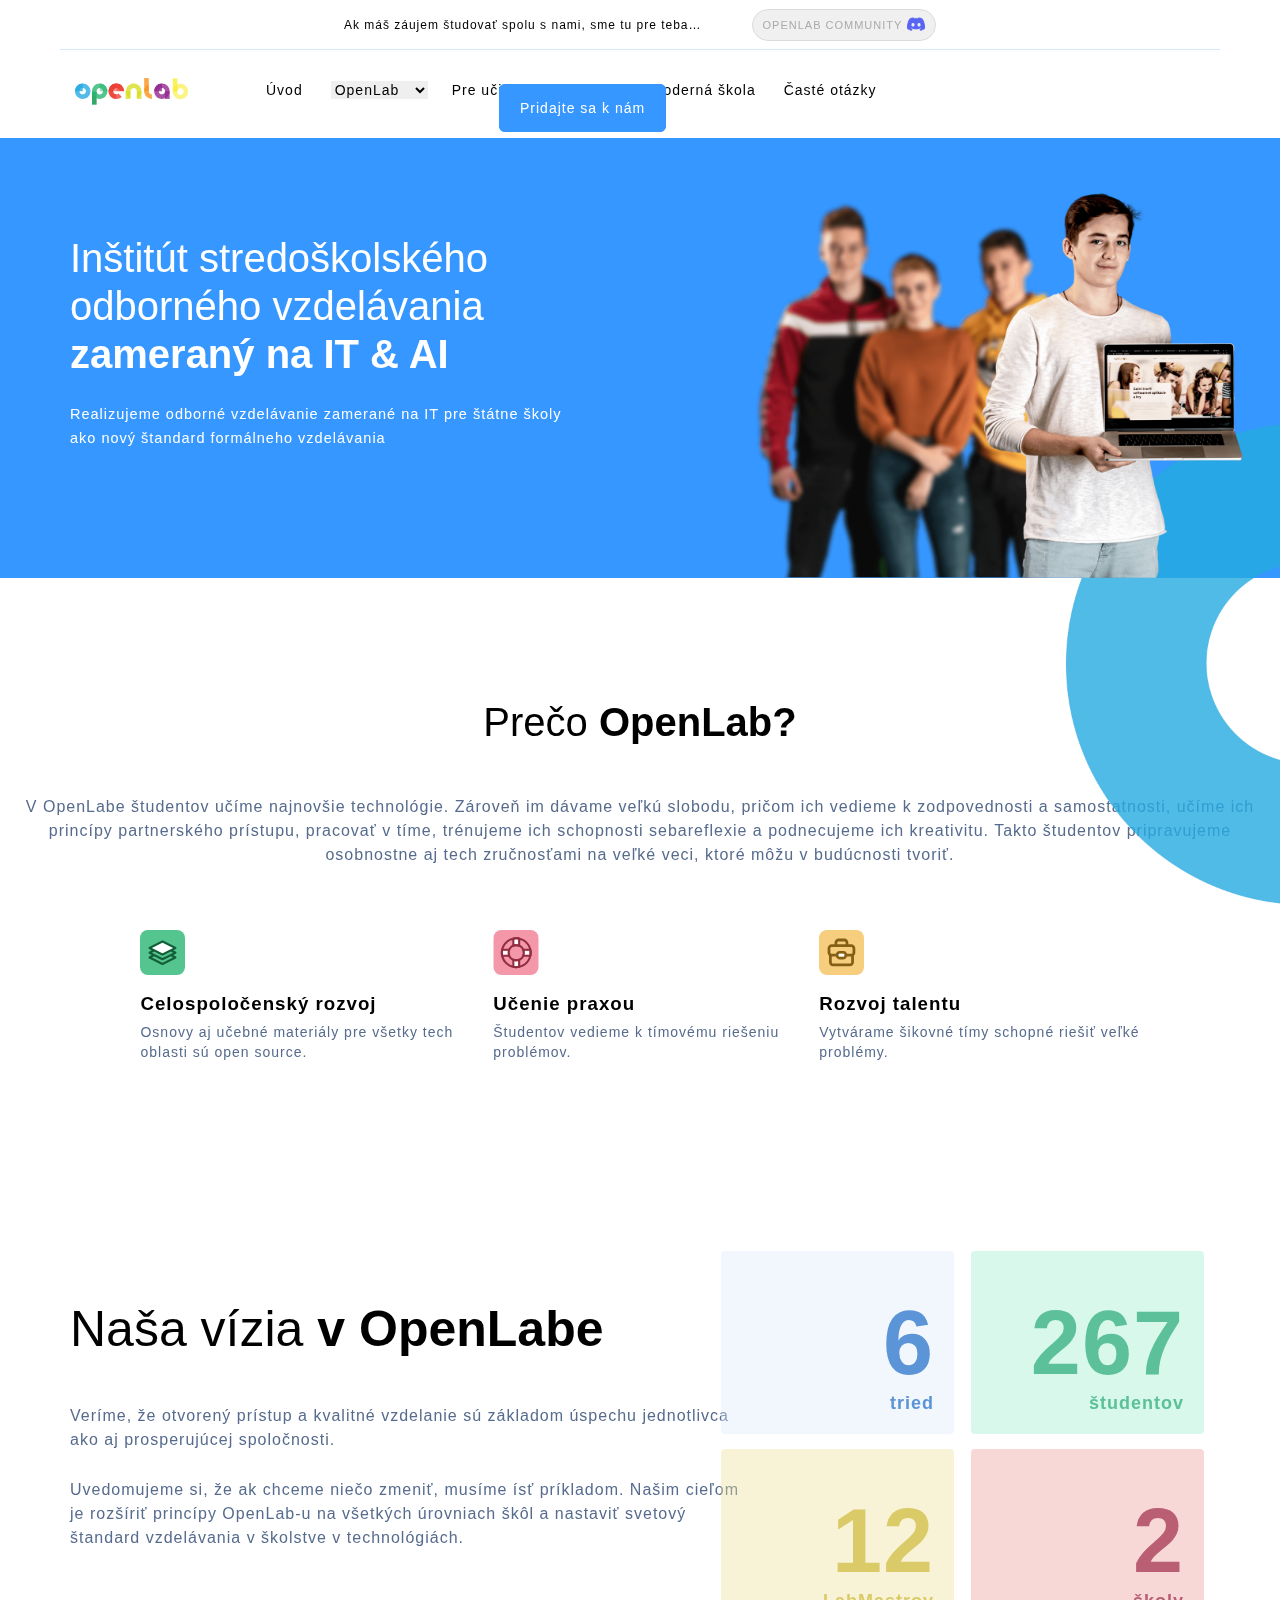
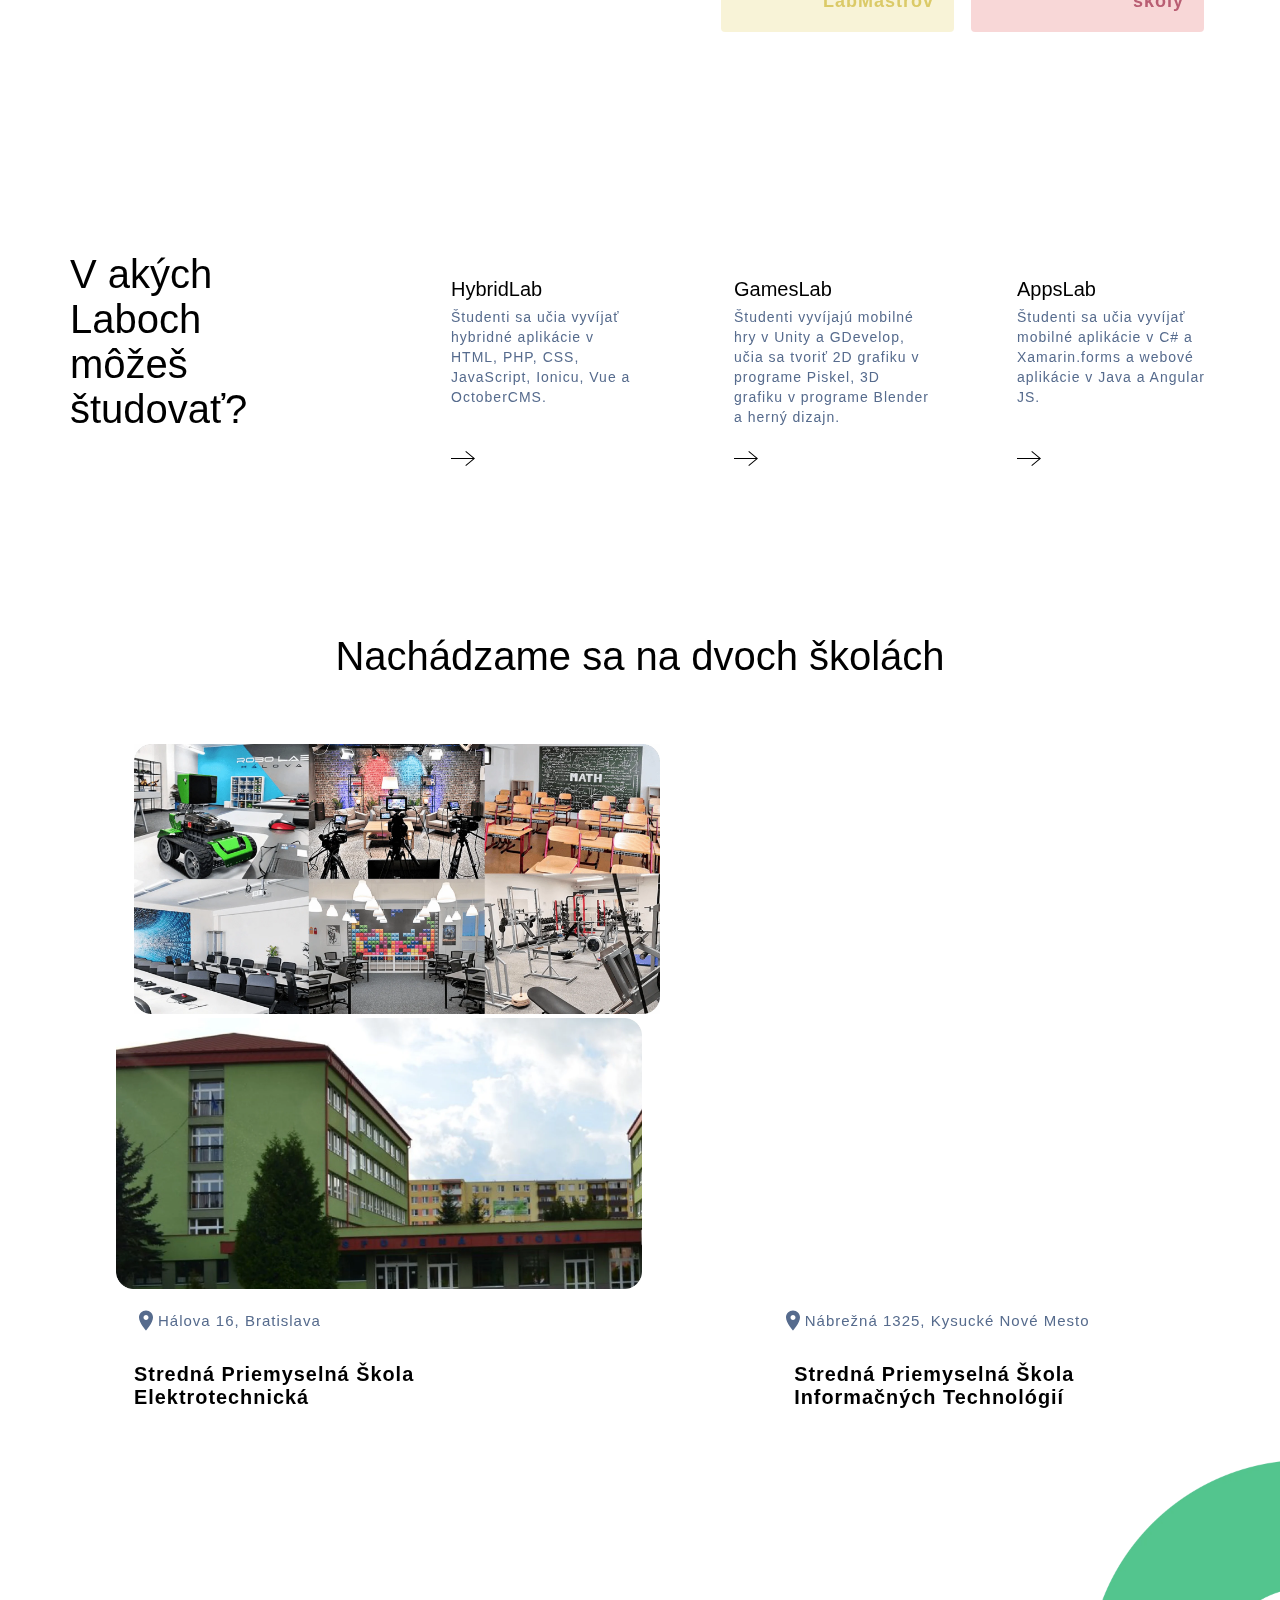
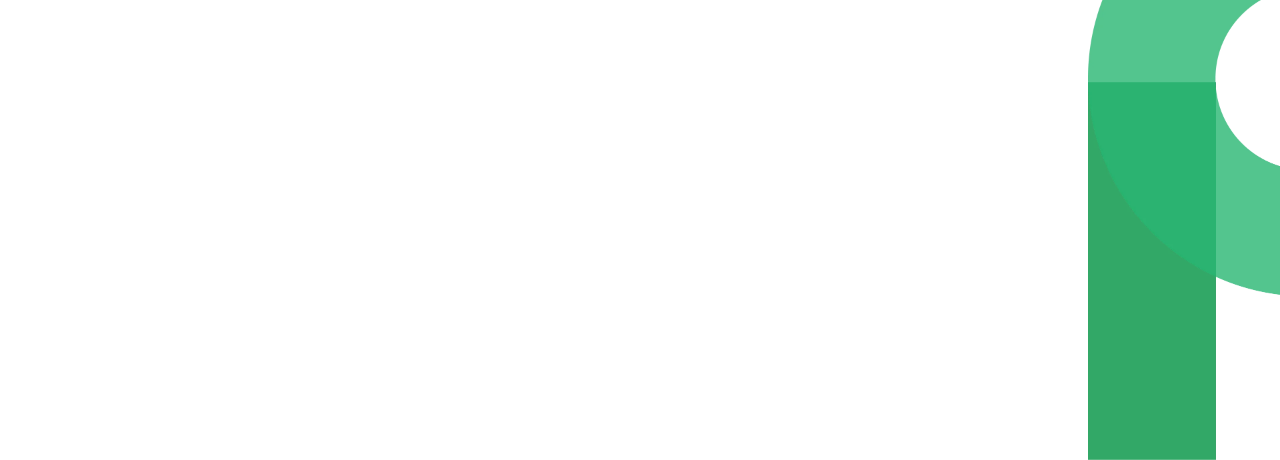
==== commit 05293afc: "Add files via upload" ====
--- a/openlab_stranka/index.html
+++ b/openlab_stranka/index.html
@@ -183,6 +183,80 @@
         </div>
     </div>
 </section>
+<section class="which-lab flex">
+    <div class="lab-text">
+        <h1 class="what-lab">
+            V akých Laboch<br>
+            <strong>môžeš študovať?</strong>
+        </h1> 
+    </div>
+    <div class="contianer">
+        <div class="h-lab shadow"> 
+            <h1>
+                <strong>Hybrid</strong>Lab
+            </h1>
+            <p>
+                Študenti sa učia vyvíjať<br>hybridné aplikácie v<br>HTML, PHP, CSS,<br>JavaScript, Ionicu, Vue a<br>OctoberCMS.<br><br><br>
+                <svg class="ar-ri" width="24" height="24" xmlns="http://www.w3.org/2000/svg"
+                fill-rule="evenodd" clip-rule="evenodd"><path d="M21.883 12l-7.527
+                6.235.644.765 9-7.521-9-7.479-.645.764 7.529 6.236h-21.884v1h21.883z"/>
+                </svg>
+            </p>
+        </div>
+        <div class="g-lab shadow"> 
+            <h1>
+                <strong>Games</strong>Lab
+            </h1>
+            <p>
+                Študenti vyvíjajú mobilné<br>hry v Unity a GDevelop,<br>učia sa tvoriť 2D grafiku v<br>programe Piskel, 3D<br>grafiku v programe Blender<br>a herný dizajn.<br><br>
+                <svg class="ar-ri" width="24" height="24" xmlns="http://www.w3.org/2000/svg"
+                fill-rule="evenodd" clip-rule="evenodd"><path d="M21.883 12l-7.527
+                6.235.644.765 9-7.521-9-7.479-.645.764 7.529 6.236h-21.884v1h21.883z"/>
+                </svg>
+            </p>
+        </div>
+        <div class="a-lab shadow"> 
+            <h1>
+                <strong>Apps</strong>Lab
+            </h1>
+            <p>
+                Študenti sa učia vyvíjať<br>mobilné aplikácie v C# a<br>Xamarin.forms a webové<br>aplikácie v Java a Angular<br>JS.<br><br><br>
+                <svg class="ar-ri" width="24" height="24" xmlns="http://www.w3.org/2000/svg"
+                fill-rule="evenodd" clip-rule="evenodd"><path d="M21.883 12l-7.527
+                6.235.644.765 9-7.521-9-7.479-.645.764 7.529 6.236h-21.884v1h21.883z"/>
+                </svg>
+            </p>
+        </div>
+    </div>
+</section>
+<section class="sch">
+    <h1><strong>Nachádzame sa&nbsp;</strong>na dvoch školách</h1>
+        <div class="sch-img">
+            <img class="sch-img1" width="526px" height="270.25px" src="./assets/images/school1.webp" alt="">
+            <img class="sch-img2" width="526px" height="270.25px" src="./assets/images/school2.webp" alt=""><br>
+        </div>
+        <div class="position">
+            <div class="halova">
+                <img src="./assets/svgs/map-pointer.svg" alt="">
+                <p>Hálova 16, Bratislava</p>
+            </div>
+            <div class="kysucke">
+                <img src="./assets/svgs/map-pointer.svg" alt="">
+                <p>Nábrežná 1325, Kysucké Nové Mesto</p>
+            </div>
+        </div>
+        <div class="sch-link">
+            <div class="sch-link1">
+                <h3>Stredná Priemyselná Škola<br>Elektrotechnická</h3>
+            </div>
+            <div class="sch-link2">
+                <h3>Stredná Priemyselná Škola<br>Informačných Technológií</h3>
+            </div>
+        </div>
+        <div class="p_l">
+            <img class="p_letter" src="./assets/images/p_letter.webp" alt="">
+        </div>
+</section>
 
 </body>
 
--- a/openlab_stranka/assets/styles/app.css
+++ b/openlab_stranka/assets/styles/app.css
@@ -135,13 +135,11 @@
 
 .o_letter {
     width: 482px;
-    margin-left: 1200px;
-    margin-top: -241px;
-    display: flex;
     position: absolute;
-    z-index: 0;
-    overflow: hidden;
-}
+    inset: 47% 0 0 83.25%;
+    overflow-y: hidden;
+}
+
 
 .why {
     display: flex;
@@ -377,4 +375,122 @@
 .vision-p1 {
     margin-top: -10px;
     padding-bottom: 10px;
+}
+
+.what-lab {
+    font-size: 40px;
+    font-family: sans-serif;
+    font-weight: lighter;
+    margin-left: 70px;
+    margin-top: 220px;
+    padding-bottom: 45px;
+}
+
+.which-lab {
+    display: flex;
+}
+
+.contianer {
+    width: 70%;
+    display: flex;
+    align-items: flex-end;
+    justify-content: center;
+    margin-left: 5rem;
+}
+
+.flex {
+    display: flex;
+    margin-bottom: 130px;
+}
+
+.lab-text {
+    width: 30%;
+}
+
+.shadow:hover {
+    box-shadow: 0px 0.95237px 23.8092px rgb(99 118 149 / 15%);
+    border-radius: 6px;
+}
+
+.shadow {
+    font-family: sans-serif;
+    width: 233px;
+    padding: 14px 20px 14px 20px;
+    margin-right: 10px;
+}
+
+.shadow h1 {
+    font-weight: lighter;
+    font-size: 20px;
+    line-height: 8px;
+}
+
+.shadow p {
+    color: #566b8d;
+    letter-spacing: 1px;
+    font-size: 14px;
+    line-height: 20px;
+}
+
+.sch h1 {
+    font-family: sans-serif;
+    font-size: 40px;
+    font-weight: lighter;
+    text-align: center;
+    margin-bottom: 65px;
+}
+
+.sch-img {
+    display: inline;
+}
+
+.sch-img1 {
+    margin-left: 134px;
+}
+
+.sch-img2 {
+    margin-left: 116px;
+}
+
+.position {
+    display: flex;
+    margin-left: 134px;
+    font-family: sans-serif;
+    letter-spacing: 1px;
+    font-weight: lighter;
+    color: #566b8d;
+    font-size: 15px;
+    margin-top: 4px;
+}
+
+.halova {
+    display: flex;
+}
+
+.kysucke {
+    display: flex;
+    margin-left: 460px;
+}
+
+.sch-link {
+    display: flex;
+    margin-left: 134px;
+    font-family: sans-serif;
+    letter-spacing: 1px;
+    font-size: 17px;
+}
+
+.sch-link1 {
+    margin-right: 380px;
+}
+
+.p_letter {
+    width: 436px;
+    position: absolute;
+    inset: 340% 0 0 85%;
+    overflow-y: hidden;
+}
+
+.kysucke img {
+    z-index: 1;
 }